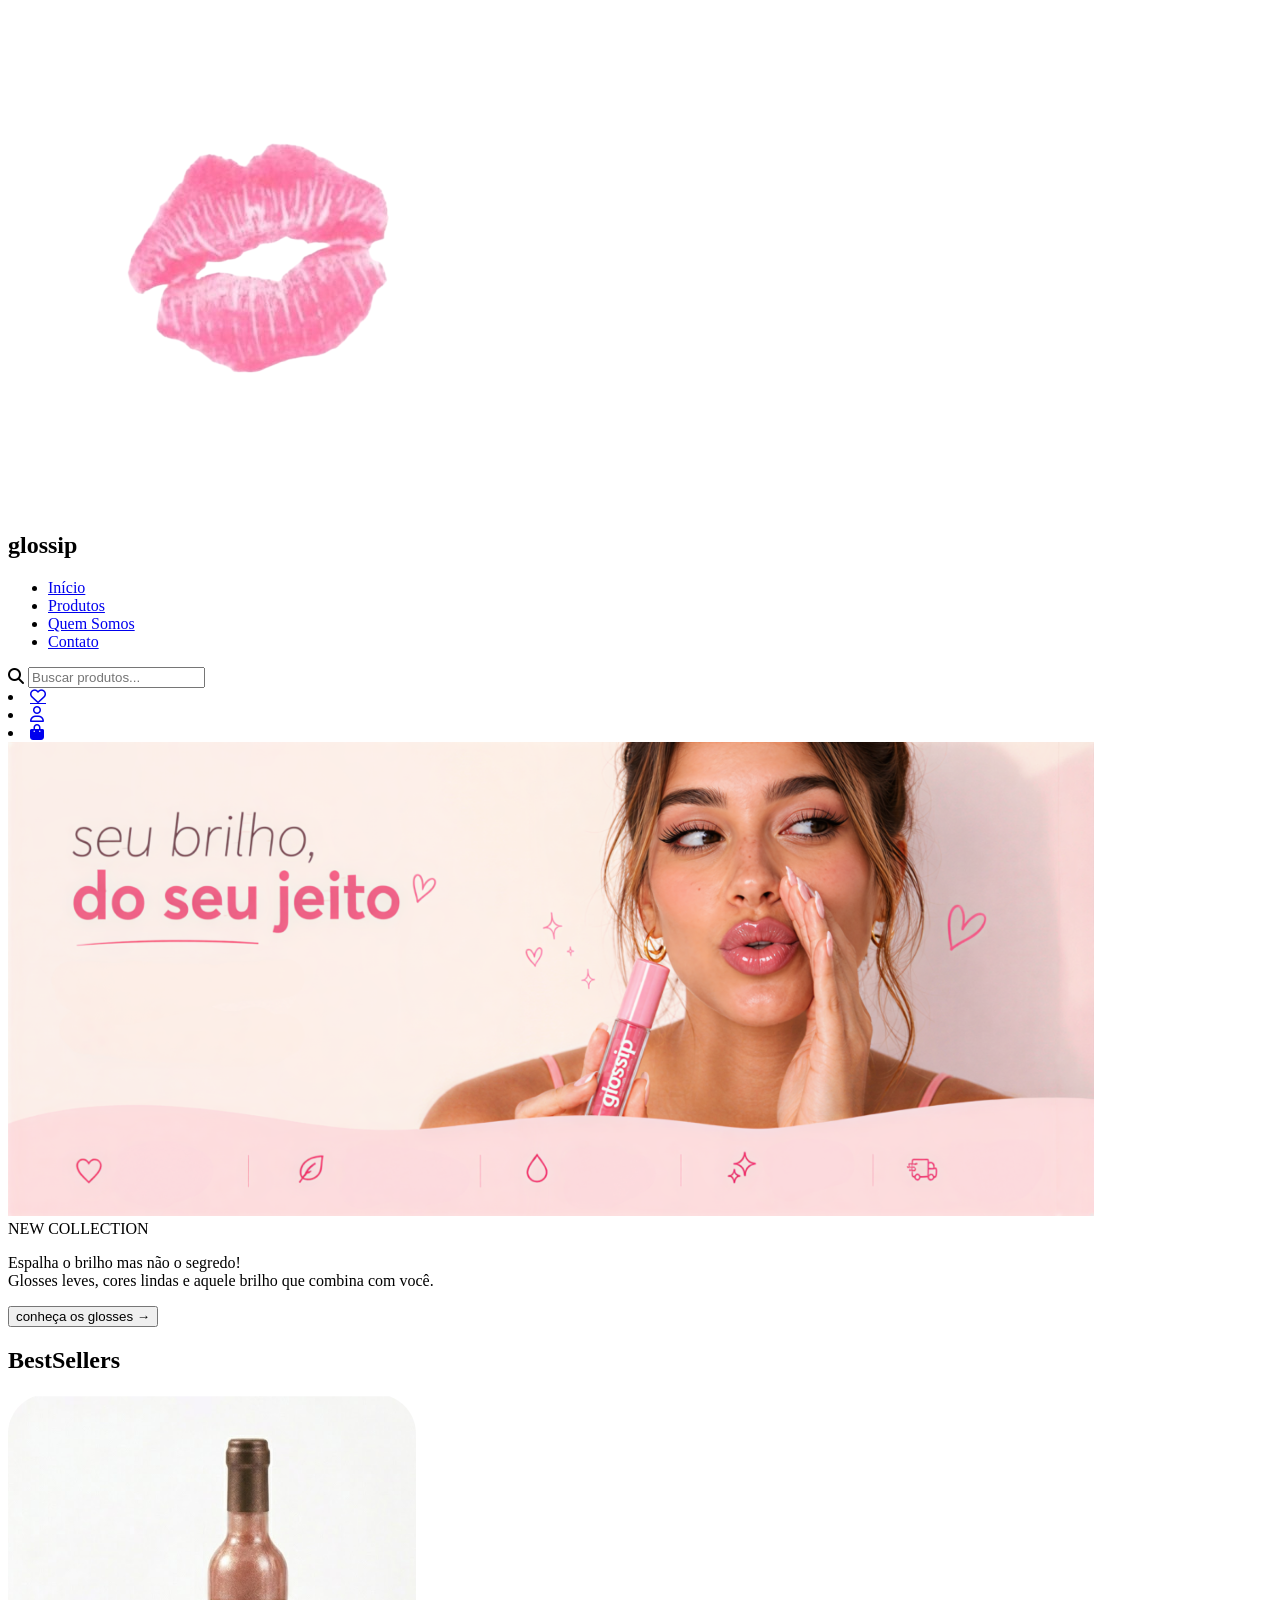
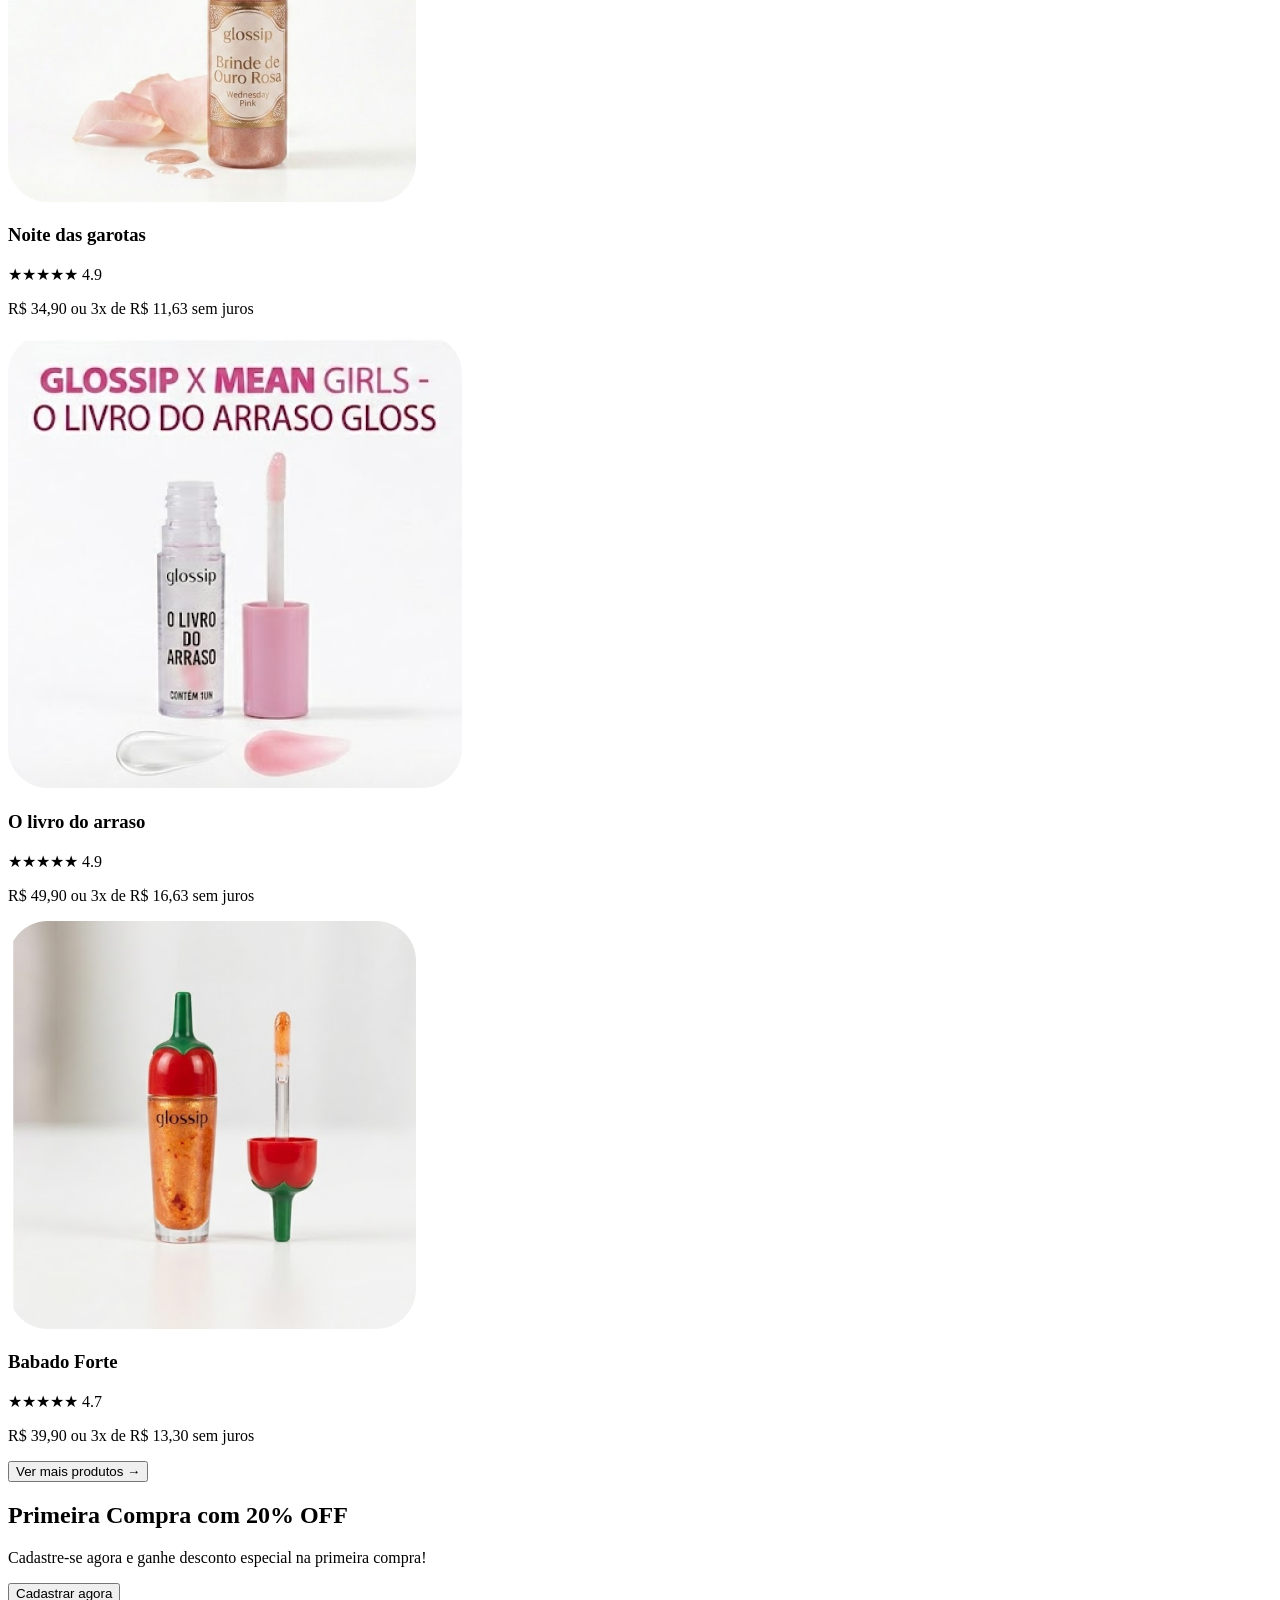
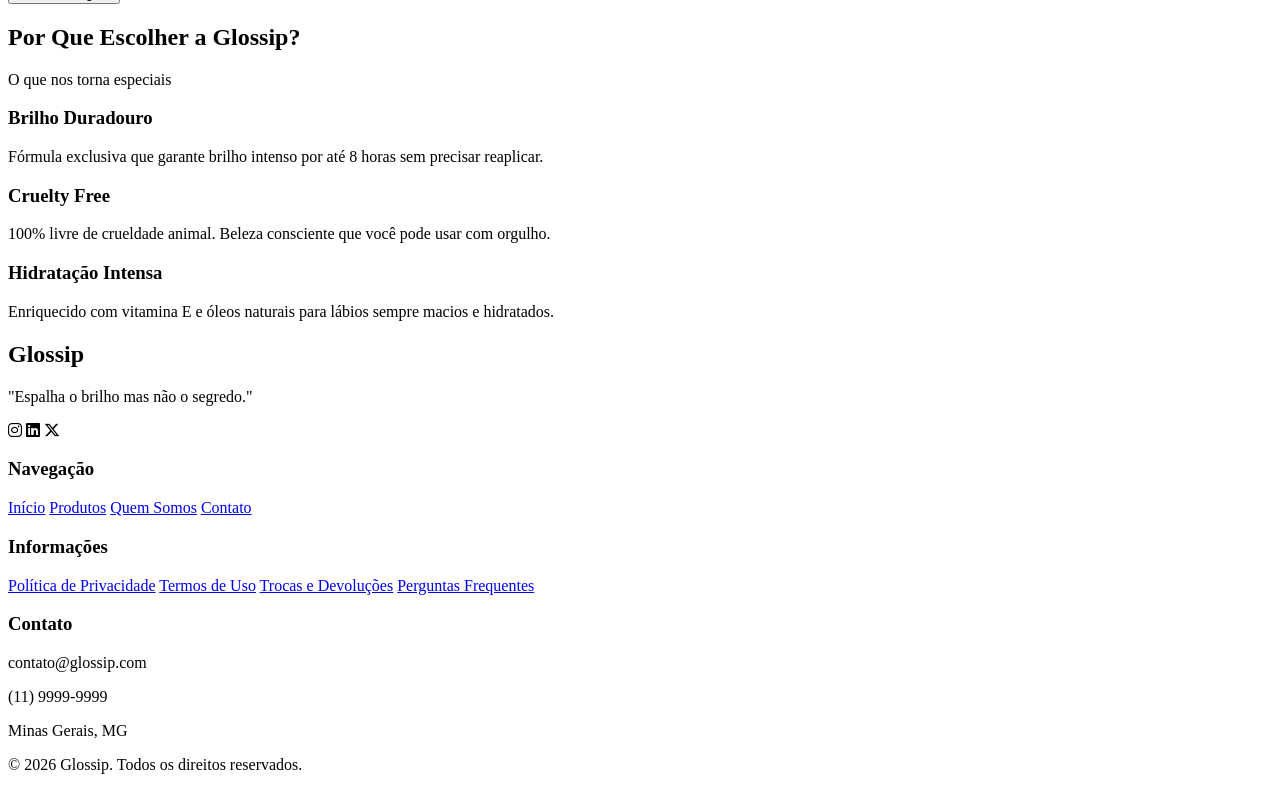
==== index.html @ 26adc7b1 "Add files via upload" ====
<!DOCTYPE html>
<html lang="pt-br">
<head>
    <meta charset="UTF-8">
    <meta name="viewport" content="width=device-width, initial-scale=1.0">
    <title>Glossip</title>

    
    <link href="https://fonts.googleapis.com/css2?family=Outfit:wght@300;400;500;600;700;800&display=swap" rel="stylesheet">

    
    <link rel="stylesheet"
    href="https://cdnjs.cloudflare.com/ajax/libs/font-awesome/6.5.1/css/all.min.css">

    <link rel="stylesheet" href="style (3).css">
</head>
<body>

   

    <header>

        <nav id="cabecalho">

            

            <div class="logo">

                <img id="imagemum" src="download__2_-removebg-preview (1).png" alt="logo">

                <h1 id="glossip">
    gloss<span>ip</span>
</h1>

            </div>

           

            <ul class="menu">

                <li><a class="ativo" href="#">Início</a></li>
                <li><a href="pag2.html">Produtos</a></li>
                <li><a href="pag3.html">Quem Somos</a></li>
                <li><a href="pag4.html">Contato</a></li>

            </ul>

            

            <div class="lado-direito">

               

                <div class="buscar">

                    <i class="fa-solid fa-magnifying-glass"></i>

                    <input type="text" placeholder="Buscar produtos...">

                </div>

               

                <div class="icones">

                    <li><a class="fa-regular fa-heart" href="pag6.html"></a></li>
                    <li><a class="fa-regular fa-user" href="pag5.html"></a></li>
                    <li><a class="fa-solid fa-bag-shopping" href="pag7.html"></a></li>


                </div>

            </div>

        </nav>

    </header>

    
<section class="hero">

    <div class="hero-banner">

        <img src="image-1.9e0d20de (1) (1).png" alt="banner">

       
        <div class="hero-conteudo">

            <span class="tag">
                NEW COLLECTION
            </span>

            <p>
                Espalha o brilho mas não o segredo! <br> Glosses leves, cores lindas e aquele brilho que combina com você.
            </p>

            <button>
                conheça os glosses →
            </button>

        </div>

  

    </div>

</section>

<section class="produtos">

    <h2>BestSellers</h2>

    <div class="produtos-container">

        <div class="produto">
            <img src="vinho.png" alt="produto 1">
            <h3>Noite das garotas</h3>
            <p>★★★★★ 4.9</p>
            <p>          R$ 34,90 
                ou 3x de R$ 11,63 sem juros</p>
        </div>

        <div class="produto">
            <img src="gloss.png" alt="produto 2">
            <h3>O livro do arraso</h3>
            <p>★★★★★ 4.9</p>
            <p>              R$ 49,90 
                    ou 3x de R$ 16,63 sem juros </p>
        </div>

        <div class="produto">
            <img src="pimenta.png" alt="produto 3">
            <h3>Babado Forte</h3>
            <p>★★★★★ 4.7</p>
            <p>          R$ 39,90 
                ou 3x de R$ 13,30 sem juros</p>
        </div>

    </div>

    <button class="ver-mais">Ver mais produtos →</button>

    <section class="promocao">

    <div class="promocao-texto">
        <h2>Primeira Compra com 20% OFF</h2>
        <p>Cadastre-se agora e ganhe desconto especial na primeira compra!</p>
    </div>

    <button class="promocao-btn">
        Cadastrar agora
    </button>

</section>


<section class="porque">

    <h2>Por Que Escolher a Glossip?</h2>
    <p class="sub">O que nos torna especiais</p>

    <div class="porque-container">

        <div class="card">
            <h3>Brilho Duradouro</h3>
            <p>Fórmula exclusiva que garante brilho intenso por até 8 horas sem precisar reaplicar.</p>
        </div>

        <div class="card">
            <h3>Cruelty Free</h3>
            <p>100% livre de crueldade animal. Beleza consciente que você pode usar com orgulho.</p>
        </div>

        <div class="card">
            <h3>Hidratação Intensa</h3>
            <p>Enriquecido com vitamina E e óleos naturais para lábios sempre macios e hidratados.</p>
        </div>

    </div>

</section>

<footer class="footer">

    <div class="footer-container">

        <div class="footer-brand">
            <h2>Glossip</h2>
            <p>"Espalha o brilho mas não o segredo."</p>

            <div class="social">
                <i class="fa-brands fa-instagram"></i>
                <i class="fa-brands fa-linkedin"></i>
                <i class="fa-brands fa-x-twitter"></i>
            </div>
        </div>

        <div class="footer-col">
            <h3>Navegação</h3>
            <a href="#">Início</a>
            <a href="#">Produtos</a>
            <a href="#">Quem Somos</a>
            <a href="#">Contato</a>
        </div>

    
        <div class="footer-col">
            <h3>Informações</h3>
            <a href="#">Política de Privacidade</a>
            <a href="#">Termos de Uso</a>
            <a href="#">Trocas e Devoluções</a>
            <a href="#">Perguntas Frequentes</a>
        </div>

   
        <div class="footer-col">
            <h3>Contato</h3>
            <p>contato@glossip.com</p>
            <p>(11) 9999-9999</p>
            <p>Minas Gerais, MG</p>
        </div>

    </div>

    <div class="footer-bottom">
        <p>© 2026 Glossip. Todos os direitos reservados.</p>
    </div>

</footer>

</body>
</html>
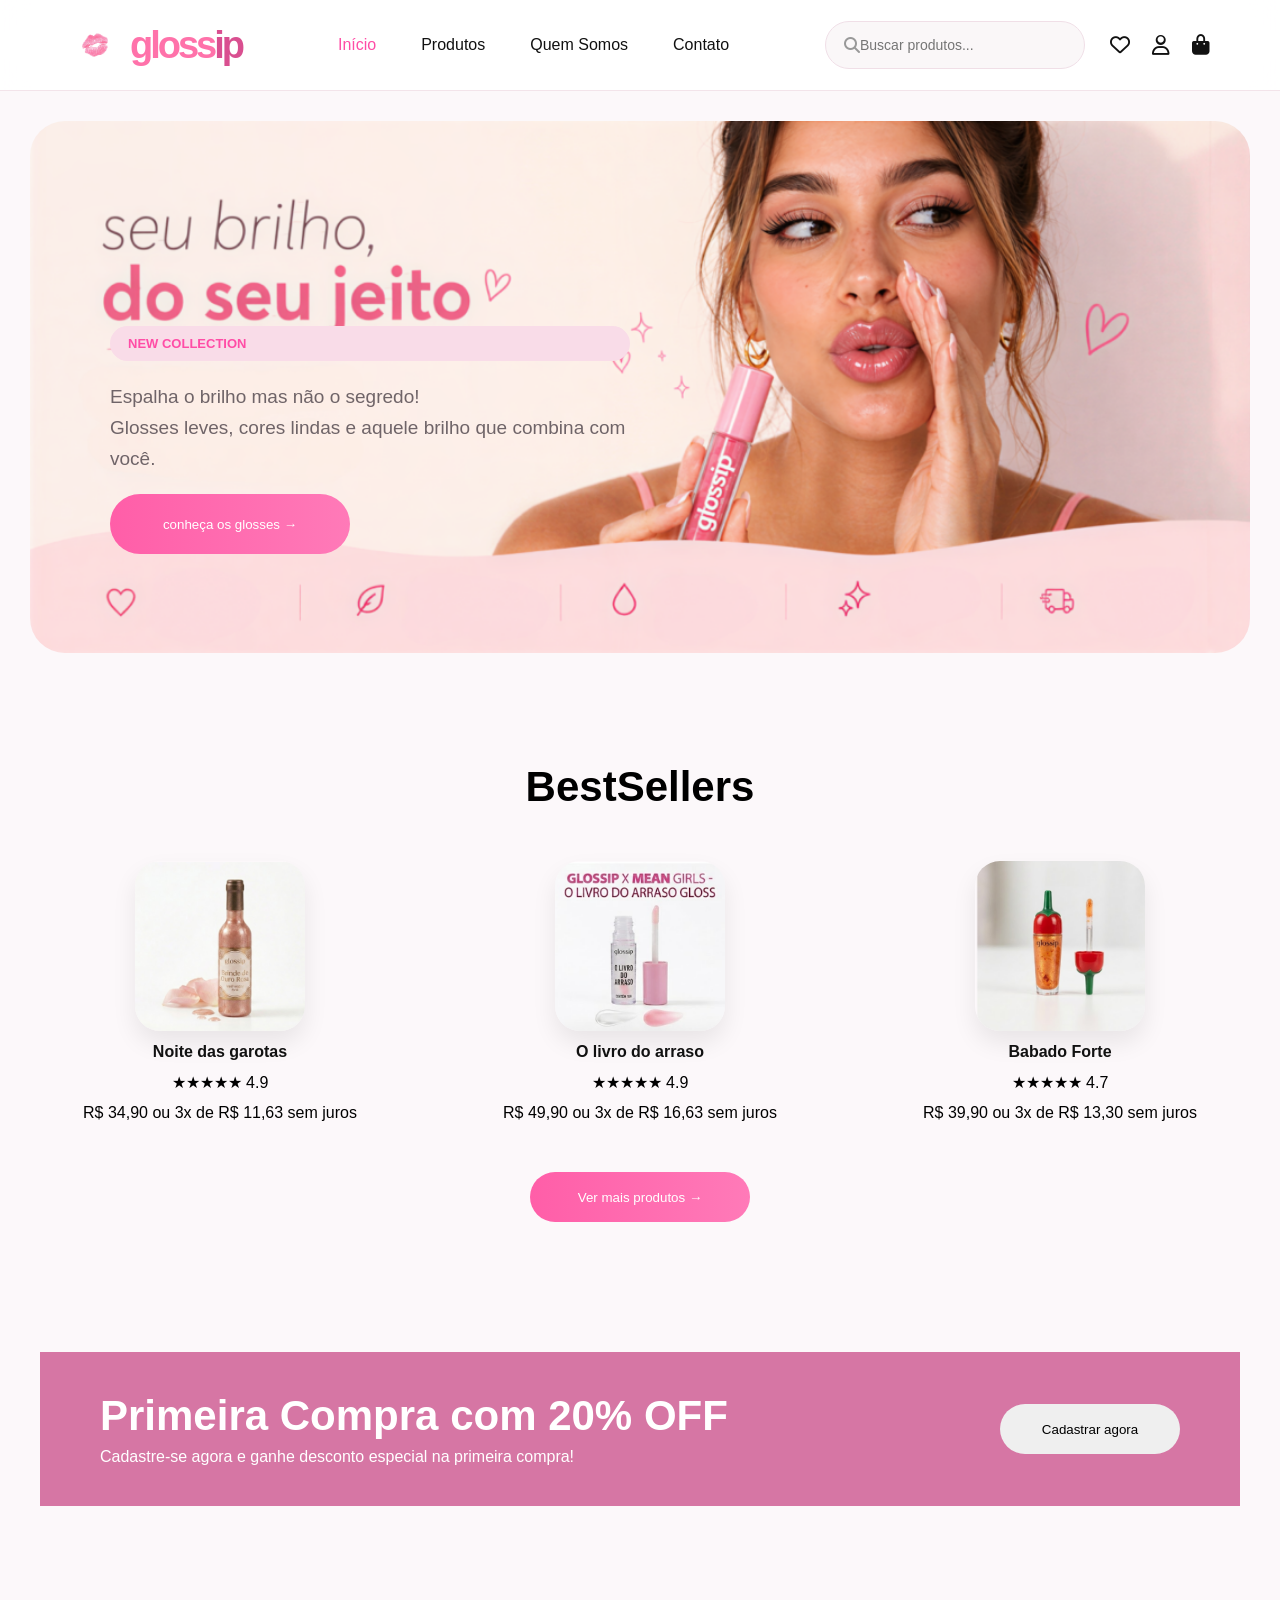
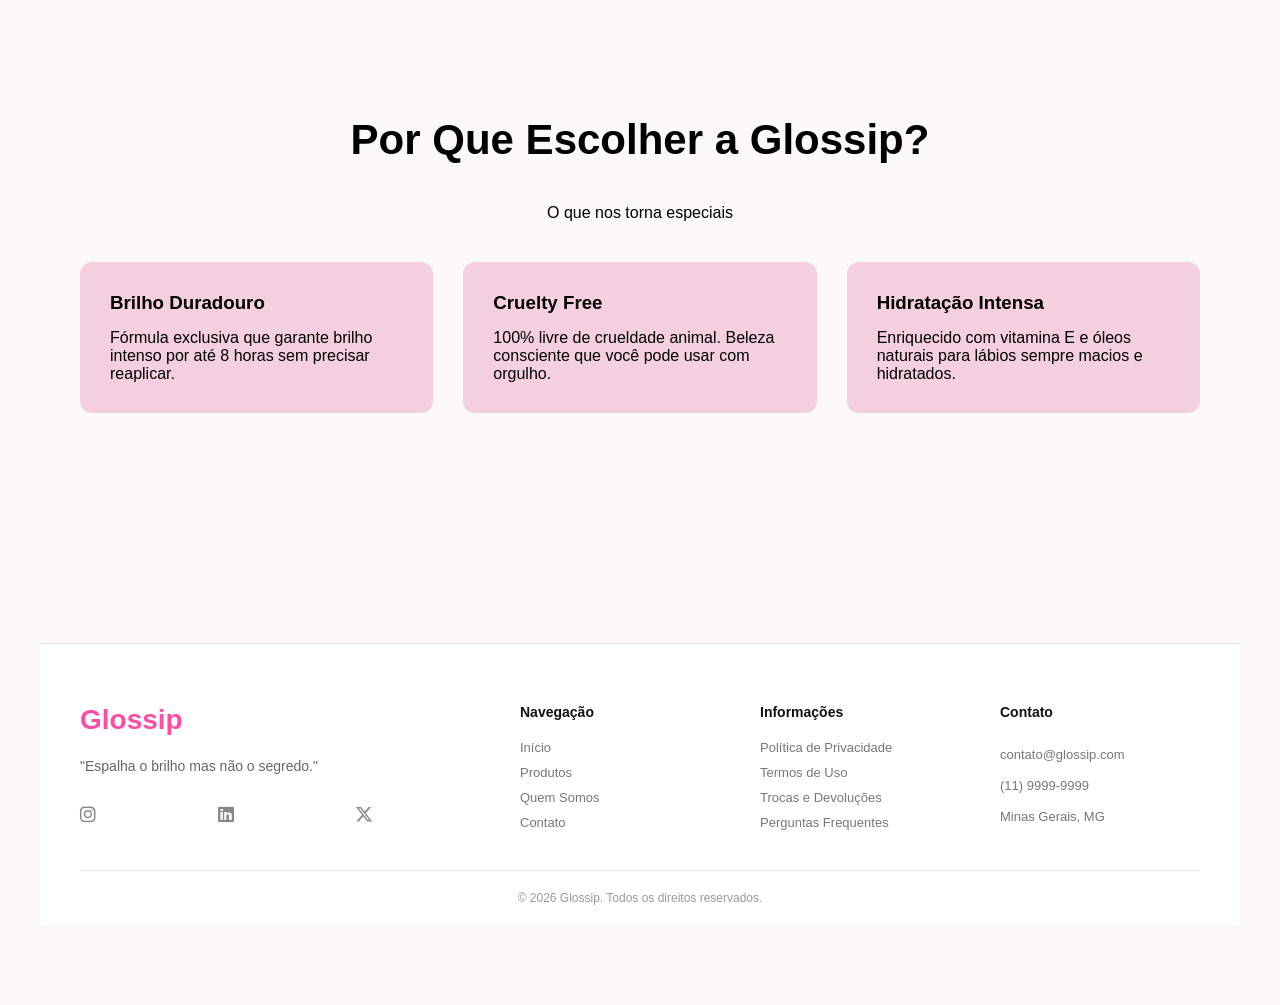
==== commit 67f23325: "Fix HTML entities in index.html Replaced HTML entities with actual characters for better readability" ====
--- a/index.html
+++ b/index.html
@@ -12,7 +12,7 @@
     <link rel="stylesheet"
     href="https://cdnjs.cloudflare.com/ajax/libs/font-awesome/6.5.1/css/all.min.css">
 
-    <link rel="stylesheet" href="style (3).css">
+    <link rel="stylesheet" href="style.css">
 </head>
 <body>
 
@@ -229,4 +229,4 @@
 </footer>
 
 </body>
-</html>+</html>
--- a/style.css
+++ b/style.css
@@ -0,0 +1,848 @@
+*{
+    margin: 0;
+    padding: 0;
+    box-sizing: border-box;
+}
+
+
+
+body{
+    background: #fcf8fa;
+    font-family: 'Outfit', sans-serif;
+    overflow-x: hidden;
+}
+
+
+
+header{
+    width: 100%;
+    position: sticky;
+    top: 0;
+    z-index: 999;
+    background: rgba(255,255,255,0.88);
+    backdrop-filter: blur(14px);
+    border-bottom: 1px solid #f3e4ea;
+}
+
+#cabecalho{
+    width: 100%;
+    height: 90px;
+
+    display: grid;
+    grid-template-columns: auto 1fr auto;
+    align-items: center;
+
+    padding: 0 70px;
+    gap: 40px;
+}
+
+
+.logo{
+    display: grid;
+    grid-auto-flow: column;
+    align-items: center;
+    gap: 10px;
+}
+
+#imagemum{
+    width: 50px;
+    height: 50px;
+    object-fit: contain;
+}
+
+#glossip{
+    font-size: 38px;
+    font-weight: 800;
+    color: #ff72aa;
+    letter-spacing: -3px;
+    text-transform: lowercase;
+}
+
+#glossip span{
+    color: #d94f90;
+}
+
+
+.menu{
+    display: grid;
+    grid-auto-flow: column;
+    justify-content: center;
+    gap: 45px;
+    list-style: none;
+}
+
+.menu a{
+    text-decoration: none;
+    color: #111;
+    font-size: 16px;
+    font-weight: 500;
+    transition: 0.5s ease;
+}
+
+.menu a:hover{
+    color: #ff4da6;
+}
+
+.menu .ativo{
+    color: #ff4da6;
+}
+
+#ativo{
+    color: #ff4da6;
+}
+
+.lado-direito{
+    display: grid;
+    grid-auto-flow: column;
+    align-items: center;
+    gap: 25px;
+}
+
+.buscar{
+    width: 260px;
+    height: 48px;
+
+    display: grid;
+    grid-template-columns: auto 1fr;
+    align-items: center;
+
+    background: #faf7f8;
+    border: 1px solid #f0dfe7;
+    border-radius: 999px;
+
+    padding: 0 18px;
+}
+
+.buscar i{
+    color: #999;
+}
+
+.buscar input{
+    border: none;
+    outline: none;
+    background: transparent;
+    font-size: 14px;
+}
+
+
+.icones{
+    display: grid;
+    grid-auto-flow: column;
+    gap: 22px;
+}
+
+.icones>li>a {
+    text-decoration: none;
+    color: #111;
+}
+
+.icones>li{
+    font-size: 20px;
+    cursor: pointer;
+    transition: 0.3s;
+    list-style: none;
+
+}
+
+.icones>li:hover{
+    color: #ff4da6;
+    transform: translateY(-2px);
+}
+
+
+
+.hero{
+    width: 100%;
+    padding: 30px;
+}
+
+.hero-banner{
+    position: relative;
+    display: grid;
+    border-radius: 35px;
+    overflow: hidden;
+}
+
+.hero-banner img{
+    width: 100%;
+    display: block;
+}
+
+
+.hero-conteudo{
+    position: absolute;
+    top: 60%;
+    left: 80px;
+    transform: translateY(-50%);
+
+    display: grid;
+    gap: 20px;
+    max-width: 520px;
+}
+
+.tag{
+    padding: 10px 18px;
+    border-radius: 999px;
+    background: #f9dce8;
+    color: #ff4da6;
+    font-size: 13px;
+    font-weight: 700;
+}
+
+.hero-conteudo p{
+    color: #6f6468;
+    font-size: 19px;
+    line-height: 31px;
+}
+
+.hero-conteudo button{
+    width: 240px;
+    height: 60px;
+    border: none;
+    border-radius: 999px;
+
+    background: linear-gradient(90deg,#ff5ea8,#ff7ab8);
+    color: white;
+
+    cursor: pointer;
+}
+
+.hero-conteudo button:hover{
+    transform: translateY(-4px);
+}
+
+
+.beneficios{
+    position: absolute;
+    bottom: 0;
+
+    width: 100%;
+    display: grid;
+    grid-template-columns: repeat(5, 1fr);
+
+    background: #fbe2ea;
+    padding: 28px 40px;
+}
+
+.item{
+    display: grid;
+    justify-items: center;
+    gap: 10px;
+}
+
+.item i{
+    font-size: 25px;
+    color: #ef5b97;
+}
+
+.item span{
+    color: #d64f8f;
+    font-size: 14px;
+}
+
+
+.produtos{
+    width: 100%;
+    padding: 80px 40px;
+
+    display: grid;
+    justify-items: center;
+    gap: 50px;
+}
+
+.produtos h2{
+    font-size: 42px;
+    
+}
+
+.produtos-container{
+    width: 100%;
+    max-width: 1200px;
+
+    display: grid;
+    grid-template-columns: repeat(3, 1fr);
+    gap: 60px;
+}
+
+.produto{
+    display: grid;
+    justify-items: center;
+    gap: 12px;
+
+    background: transparent;
+}
+
+
+.produto img{
+    width: 170px;
+    height: 170px;
+
+    object-fit: cover;
+    border-radius: 25px;
+
+    box-shadow: 0 12px 25px rgba(0,0,0,0.08);
+    transition: 0.3s;
+}
+
+.produto img:hover{
+    transform: translateY(-6px);
+}
+
+
+.produto h3{
+    font-size: 16px;
+    font-weight: 600;
+    color: #111;
+}
+
+.rating{
+    color: #ff4da6;
+    font-size: 14px;
+}
+
+.preco{
+    font-size: 13px;
+    color: #555;
+    text-align: center;
+}
+
+
+.ver-mais{
+    width: 220px;
+    height: 50px;
+
+    border: none;
+    border-radius: 999px;
+
+    background: linear-gradient(90deg,#ff5ea8,#ff7ab8);
+    color: white;
+
+    cursor: pointer;
+}
+
+
+
+.promocao{
+    width: 100%;
+    margin: 80px 0;
+
+    display: grid;
+    grid-template-columns: 1fr auto;
+    align-items: center;
+
+    padding: 40px 60px;
+    background: #d676a4;
+    color: white;
+}
+
+.promocao-texto{
+    display: grid;
+    gap: 8px;
+}
+
+.promocao-btn{
+    width: 180px;
+    height: 50px;
+    border-radius: 999px;
+    border: none;
+}
+
+
+
+.porque{
+    width: 100%;
+    padding: 80px 40px;
+
+    display: grid;
+    justify-items: center;
+    gap: 40px;
+}
+
+.porque-container{
+    display: grid;
+    grid-template-columns: repeat(3, 1fr);
+    gap: 30px;
+}
+
+.card{
+    display: grid;
+    gap: 15px;
+    padding: 30px;
+    background: #f3cfe0;
+    border-radius: 12px;
+}
+
+
+
+@media(max-width: 992px){
+
+    .produtos-container{
+        grid-template-columns: repeat(2, 1fr);
+    }
+
+    .porque-container{
+        grid-template-columns: 1fr;
+    }
+
+    .promocao{
+        grid-template-columns: 1fr;
+        text-align: center;
+    }
+}
+
+@media(max-width: 600px){
+
+    .produtos-container{
+        grid-template-columns: 1fr;
+    }
+}
+.footer{
+    width: 100%;
+    margin-top: 100px;
+    padding: 60px 40px 20px;
+
+    background: #ffffff;
+    border-top: 1px solid #f3e4ea;
+
+    display: grid;
+    gap: 40px;
+}
+
+
+.footer-container{
+    width: 100%;
+    max-width: 1200px;
+    margin: 0 auto;
+
+    display: grid;
+    grid-template-columns: 2fr 1fr 1fr 1fr;
+    gap: 40px;
+}
+
+.footer-brand{
+    display: grid;
+    gap: 15px;
+}
+
+.footer-brand h2{
+    font-size: 28px;
+    color: #ff4da6;
+}
+
+.footer-brand p{
+    color: #666;
+    font-size: 14px;
+}
+
+
+.social{
+    display: grid;
+    grid-auto-flow: column;
+    gap: 15px;
+    margin-top: 10px;
+}
+
+.social i{
+    font-size: 18px;
+    color: #888;
+    cursor: pointer;
+    transition: 0.3s;
+}
+
+.social i:hover{
+    color: #ff4da6;
+    transform: translateY(-3px);
+}
+
+.footer-col{
+    display: grid;
+    gap: 10px;
+}
+
+.footer-col h3{
+    font-size: 14px;
+    color: #111;
+    margin-bottom: 10px;
+}
+
+.footer-col a{
+    text-decoration: none;
+    font-size: 13px;
+    color: #777;
+    transition: 0.3s;
+}
+
+.footer-col a:hover{
+    color: #ff4da6;
+}
+
+.footer-col p{
+    font-size: 13px;
+    color: #777;
+}
+
+
+.footer-bottom{
+    text-align: center;
+    padding-top: 20px;
+    border-top: 1px solid #f3e4ea;
+}
+
+.footer-bottom p{
+    font-size: 12px;
+    color: #999;
+}
+
+
+@media(max-width: 992px){
+
+    .footer-container{
+        grid-template-columns: 1fr 1fr;
+        gap: 30px;
+    }
+}
+
+@media(max-width: 600px){
+
+    .footer-container{
+        grid-template-columns: 1fr;
+        text-align: center;
+    }
+
+    .social{
+        justify-content: center;
+    }
+}
+#sobre{
+    text-align: left;
+    position: relative;
+    left: 40px;
+}
+#ROSA{
+    background-color: #e96c9c8f;
+    width: 1000px;
+    border-radius: 15px;
+    
+
+}
+#paragrafo{
+    text-align: left;
+    position: relative;
+    left: 20px;
+    
+}
+#boca{
+    width: 866px;
+    height: 315px;
+    position: relative;
+    top: 40px;
+    left:40px;
+    
+}
+.contato{
+    width:100%;
+    max-width:1200px;
+    margin:70px auto;
+    padding:0 40px;
+}
+
+.titulo-contato{
+    margin-bottom:40px;
+}
+
+.titulo-contato h2{
+    font-size:40px;
+    font-weight:600;
+    color:#111;
+    margin-bottom:15px;
+}
+
+.titulo-contato p{
+    font-size:22px;
+    color:#666;
+    line-height:1.4;
+    max-width:850px;
+}
+
+.contato{
+    width:100%;
+    max-width:1200px;
+    margin:70px auto;
+    padding:0 40px;
+}
+
+.titulo-contato{
+    text-align:center;
+    margin-bottom:40px;
+}
+
+.titulo-contato h2{
+    font-size:40px;
+    font-weight:600;
+    margin-bottom:15px;
+}
+
+.titulo-contato p{
+    font-size:22px;
+    color:#666;
+}
+
+.form-card{
+
+    width:100%;
+
+    background:#fff0f6;
+
+    border-radius:20px;
+
+    padding:40px;
+
+    box-shadow:0 8px 30px rgba(0,0,0,.05);
+}
+
+.formulario{
+
+    display:flex;
+
+    flex-direction:column;
+
+    gap:25px;
+}
+
+.campo{
+
+    display:flex;
+
+    flex-direction:column;
+
+    gap:10px;
+
+    flex:1;
+}
+
+.campo label{
+
+    font-size:18px;
+
+    font-weight:500;
+}
+
+.campo input{
+
+    width:100%;
+
+    height:55px;
+
+    border:none;
+
+    outline:none;
+
+    background:white;
+
+    border-radius:15px;
+
+    padding:0 18px;
+
+    font-size:17px;
+
+    font-family:'Outfit',sans-serif;
+}
+
+.pequeno{
+
+    width:300px;
+}
+
+.linha{
+
+    display:grid;
+
+    grid-template-columns:1fr 1fr;
+
+    gap:40px;
+}
+
+.formulario button{
+
+    margin-top:15px;
+
+    align-self:flex-end;
+
+    width:220px;
+
+    height:58px;
+
+    border:none;
+
+    border-radius:999px;
+
+    background:linear-gradient(90deg,#ff5ea8,#ff82ba);
+
+    color:white;
+
+    font-size:18px;
+
+    font-weight:600;
+
+    cursor:pointer;
+
+    transition:.3s;
+}
+
+.formulario button:hover{
+
+    transform:translateY(-3px);
+
+    box-shadow:0 12px 20px rgba(255,105,180,.25);
+}
+
+@media(max-width:768px){
+
+    .linha{
+
+        grid-template-columns:1fr;
+    }
+
+    .pequeno{
+
+        width:100%;
+    }
+
+    .titulo-contato h2{
+
+        font-size:32px;
+    }
+
+    .titulo-contato p{
+
+        font-size:18px;
+    }
+
+    .form-card{
+
+        padding:25px;
+    }
+}
+#Nossa{
+    padding-left:50px;
+    top:10px;
+}
+#Carrinho{
+    width: 20vh;
+}
+
+.div-carrinho {
+    display: flex;
+    justify-content: center;
+    align-items: center;
+    flex-direction: column;
+}
+
+.div-carrinho>h2 {
+    text-align: center;
+}
+
+
+
+.devil{
+    width:100%;
+    max-width:1200px;
+    margin:70px auto;
+    padding:0 40px;
+}
+
+.devil-container{
+    display:grid;
+    grid-template-columns:1fr 1fr;
+    align-items:center;
+    gap:80px;
+}
+
+
+
+.produto-img{
+    display:flex;
+    justify-content:center;
+    align-items:center;
+}
+
+.produto-img img{
+    width:100%;
+    max-width:500px;
+    background:#fff;
+    border-radius:40px;
+    padding:50px;
+    box-shadow:0 18px 35px rgba(0,0,0,.12);
+    transition:.3s;
+}
+
+.produto-img img:hover{
+    transform:translateY(-5px);
+}
+
+
+
+.produto-info{
+    display:flex;
+    flex-direction:column;
+    justify-content:center;
+    align-items:flex-start;
+}
+
+.produto-info h3{
+    font-size:52px;
+    font-weight:600;
+    line-height:1.1;
+    color:#111;
+    margin-bottom:25px;
+}
+
+.produto-info p{
+    font-size:30px;
+    color:#222;
+    margin-bottom:35px;
+}
+
+.produto-info button{
+    width:210px;
+    height:55px;
+    border:none;
+    border-radius:999px;
+    background:linear-gradient(90deg,#ff63ad,#ff88c0);
+    color:#fff;
+    font-size:17px;
+    font-weight:600;
+    cursor:pointer;
+    transition:.3s;
+}
+
+.produto-info button:hover{
+    transform:translateY(-3px);
+    box-shadow:0 12px 25px rgba(255,105,180,.25);
+}
+
+
+
+
+.descricao{
+    width:100%;
+    max-width:1200px;
+    margin:70px auto;
+    padding:0 40px;
+}
+
+.descricao h3{
+    font-size:38px;
+    font-weight:600;
+    margin-bottom:20px;
+    color:#111;
+}
+
+.descricao p{
+    max-width:900px;
+    font-size:20px;
+    line-height:1.8;
+    color:#555;
+}
+
+
